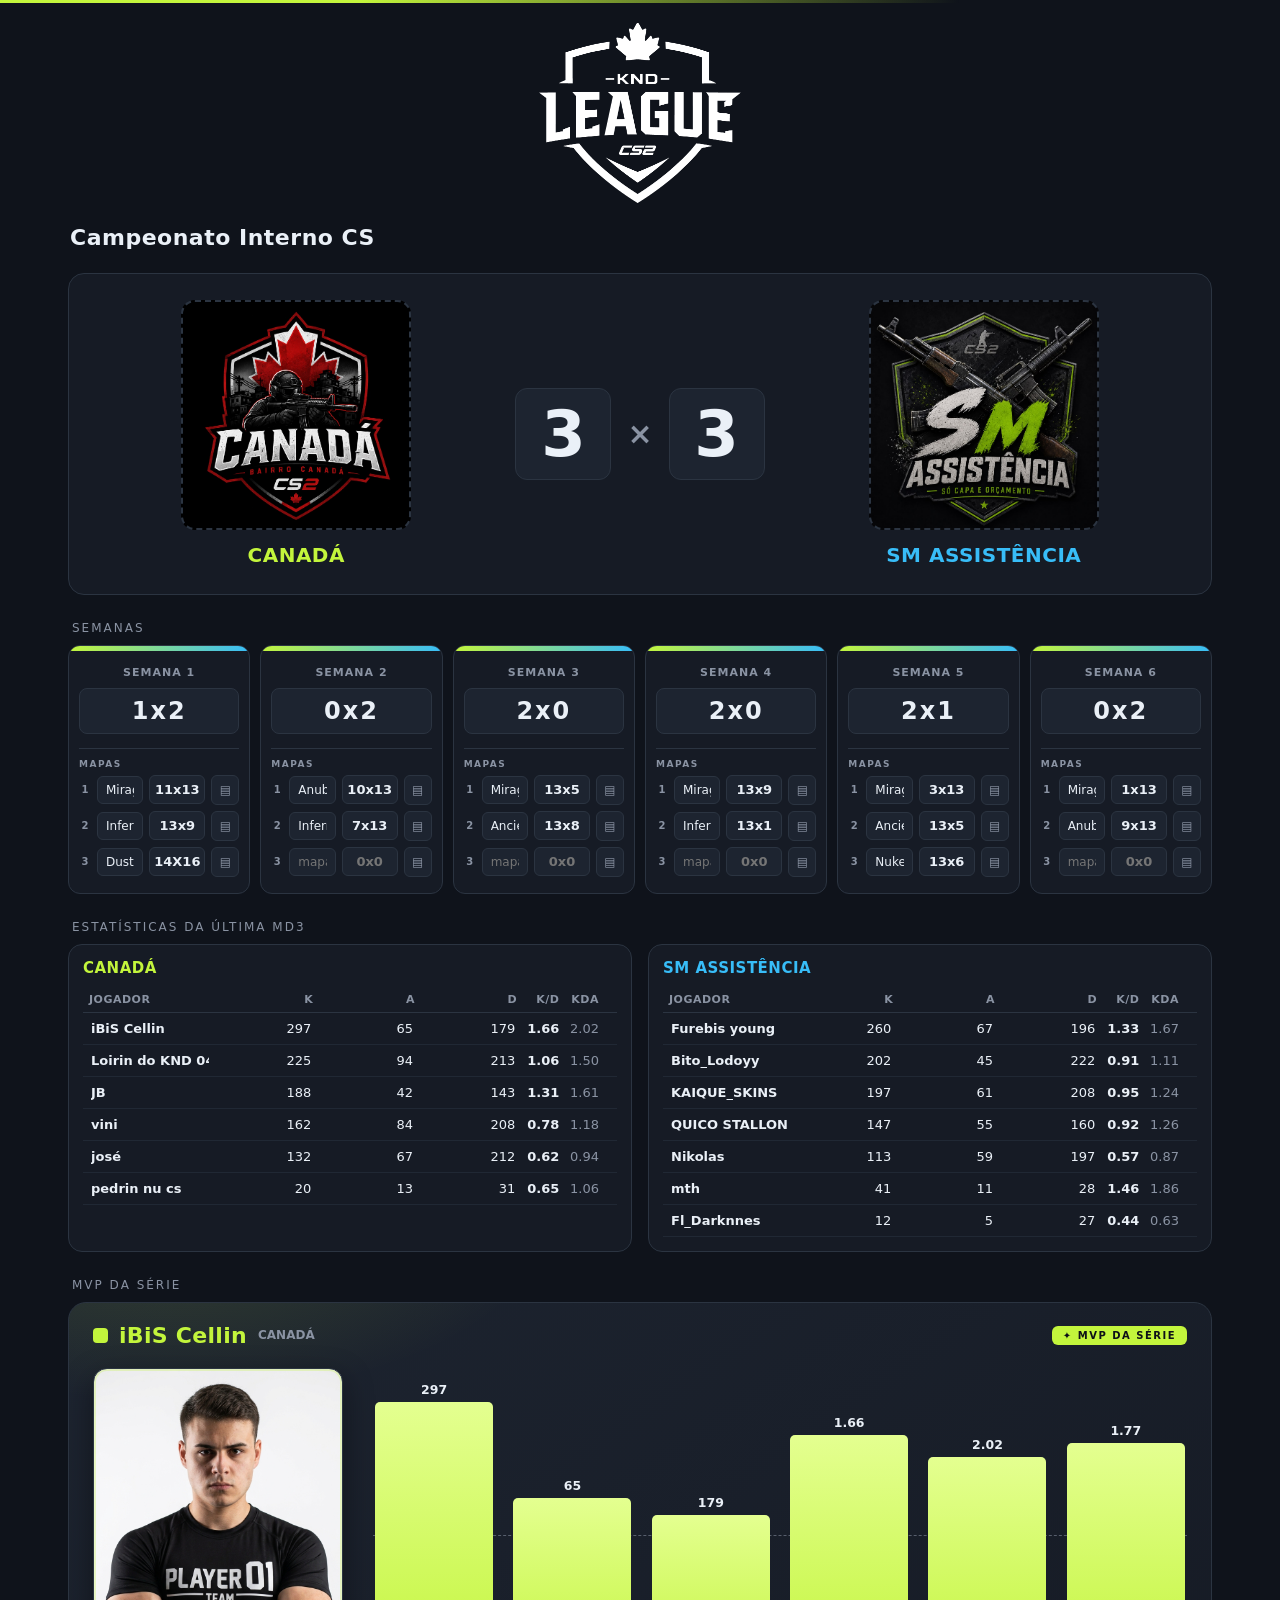
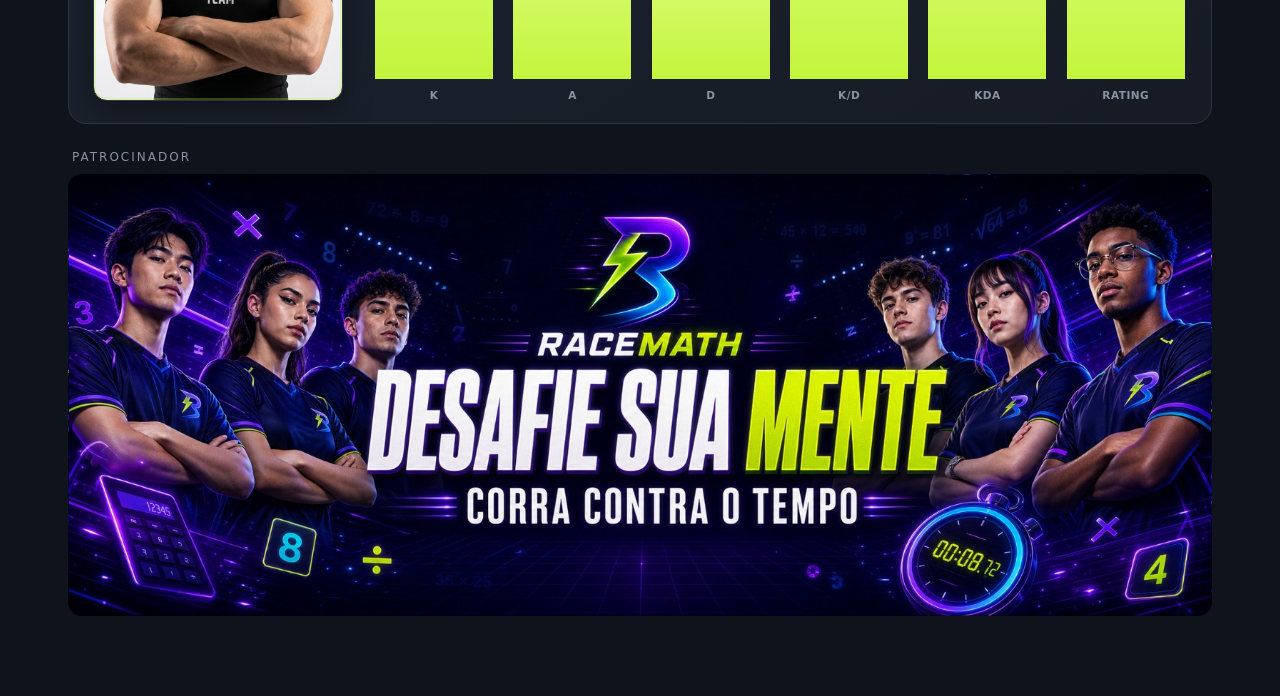
==== index.html @ 26375685 "Add files via upload" ====
<!doctype html>
<html><head><meta charset="utf-8">
<meta name="viewport" content="width=device-width, initial-scale=1">
<title>Placar CS - Competição</title>
<style>
  :root{
    --bg:#0f131b; --panel:#161b25; --panel2:#1d2430; --line:#2b3441;
    --txt:#eaf0f7; --mut:#8a93a3;
    --a:#c3f53c;   /* verde-limao COPA NFA (Time A + acento) */
    --b:#38bdf8;   /* ciano neon (Time B) */
    --ok:#c3f53c;  /* destaque MVP = mesmo limao da marca */
  }
  *{box-sizing:border-box}
  body{margin:0;font-family:'Segoe UI',system-ui,Arial,sans-serif;background:var(--bg);color:var(--txt);
       -webkit-font-smoothing:antialiased}
  input,button{font-family:inherit}
  .wrap{max-width:1180px;margin:0 auto;padding:22px 18px 80px}
  body::before{content:"";position:fixed;left:0;right:0;top:0;height:3px;z-index:100;
               background:linear-gradient(90deg,var(--a),var(--a) 28%,transparent 75%)}

  .brand{display:flex;justify-content:center;margin-bottom:20px}
  .brand-logo{position:relative;min-width:160px;min-height:90px;max-height:200px;padding:8px 14px;
              border:1px dashed var(--line);border-radius:14px;display:flex;align-items:center;justify-content:center;
              cursor:pointer;transition:.15s}
  .brand-logo:hover{border-color:var(--a)}
  .brand-logo.has{border-style:solid;border-color:transparent;padding:0}
  .brand-logo img{max-height:180px;max-width:520px;display:block;object-fit:contain}
  .brand-ph{color:var(--mut);font-size:12px}
  .brand-logo .rm{position:absolute;top:-8px;right:-8px;width:22px;height:22px;border-radius:50%;
                  background:var(--panel2);border:1px solid var(--line);color:var(--mut);font-size:12px;
                  display:flex;align-items:center;justify-content:center;opacity:0;transition:.15s}
  .brand-logo:hover .rm{opacity:1}
  .brand-logo .rm:hover{color:#ff8a9c;border-color:#ff4d6d}

  .top{display:flex;align-items:center;gap:14px;flex-wrap:wrap;margin-bottom:22px}
  .comp{font-size:22px;font-weight:800;letter-spacing:.5px;background:transparent;border:none;color:var(--txt);
        outline:none;min-width:220px;flex:1}
  .comp::placeholder{color:var(--mut)}
  .tools{display:flex;gap:8px;flex-wrap:wrap}
  .btn{background:var(--panel2);border:1px solid var(--line);color:var(--txt);padding:8px 12px;border-radius:8px;
       cursor:pointer;font-size:13px;transition:.15s}
  .btn:hover{border-color:var(--a);color:#fff}
  .btn.danger:hover{border-color:#ff4d6d;color:#ff8a9c}
  .btn.pub{border-color:var(--ok);color:var(--ok);font-weight:700}
  .btn.pub:hover{border-color:var(--ok);color:#fff;background:rgba(57,217,138,.12)}
  .saved{font-size:12px;color:var(--mut);align-self:center}

  .match{background:var(--panel);border:1px solid var(--line);border-radius:16px;padding:26px;
         display:grid;grid-template-columns:1fr auto 1fr;align-items:center;gap:18px;margin-bottom:18px}
  .team{display:flex;flex-direction:column;align-items:center;gap:12px}
  .logo{width:100%;max-width:230px;aspect-ratio:1/1;border:2px dashed var(--line);border-radius:14px;
        display:flex;align-items:center;justify-content:center;cursor:pointer;background-size:cover;
        background-position:center;color:var(--mut);font-size:14px;position:relative;overflow:hidden;transition:.15s}
  .logo:hover{border-color:var(--a)}
  .team.b .logo:hover{border-color:var(--b)}
  .logo span{pointer-events:none;text-align:center;padding:8px}
  .tname{background:transparent;border:none;text-align:center;color:var(--txt);font-size:20px;font-weight:800;
         outline:none;width:100%;letter-spacing:.5px}
  .team.a .tname{color:var(--a)}
  .team.b .tname{color:var(--b)}

  .score{display:flex;align-items:center;gap:16px}
  .sbox{display:flex;flex-direction:column;align-items:center;gap:6px}
  .snum{font-size:64px;font-weight:900;line-height:1;width:96px;text-align:center;background:var(--panel2);
        border:1px solid var(--line);border-radius:12px;color:var(--txt);padding:8px 0;-moz-appearance:textfield;
        font-variant-numeric:tabular-nums}
  .snum::-webkit-outer-spin-button,.snum::-webkit-inner-spin-button{-webkit-appearance:none;margin:0}
  .vs{font-size:30px;font-weight:800;color:var(--mut)}
  .sctrl{display:flex;gap:6px}
  .sctrl button{width:30px;height:26px;border-radius:6px;border:1px solid var(--line);background:var(--panel2);
                color:var(--txt);cursor:pointer;font-size:15px;line-height:1}
  .sctrl button:hover{border-color:var(--a)}

  .sec-label{font-size:12px;text-transform:uppercase;letter-spacing:2px;color:var(--mut);margin:26px 4px 10px}
  .weeks{display:flex;gap:10px;flex-wrap:wrap}
  .week{flex:1;min-width:172px;background:var(--panel);border:1px solid var(--line);border-radius:12px;
        overflow:hidden;position:relative}
  .week .bar{height:5px;background:linear-gradient(90deg,var(--a),var(--b))}
  .week .body{padding:14px 10px 16px;display:flex;flex-direction:column;align-items:center;gap:8px}
  .week .wk-name{width:100%;background:transparent;border:none;color:var(--mut);text-align:center;font-size:11px;
                 font-weight:700;text-transform:uppercase;letter-spacing:1px;outline:none}
  .week .wk-score{width:100%;background:var(--panel2);border:1px solid var(--line);border-radius:8px;color:var(--txt);
                  text-align:center;font-size:24px;font-weight:900;outline:none;padding:8px 0;letter-spacing:2px;
                  font-variant-numeric:tabular-nums}
  .week .wk-score:focus{border-color:var(--a)}
  .week .del{position:absolute;top:4px;right:6px;color:var(--mut);cursor:pointer;font-size:14px;opacity:0;transition:.15s}
  .week:hover .del{opacity:1}
  .week .del:hover{color:#ff8a9c}
  .week .maps{width:100%;display:flex;flex-direction:column;gap:6px;margin-top:6px;
              border-top:1px solid var(--line);padding-top:10px}
  .week .maps-lbl{font-size:9px;text-transform:uppercase;letter-spacing:1.5px;color:var(--mut);
                  align-self:flex-start;font-weight:700}
  .week .map{display:flex;gap:6px;align-items:center;width:100%}
  .week .map .mp-i{font-size:10px;color:var(--mut);width:12px;text-align:center;font-weight:800;flex:none}
  .week .map .mp-name{flex:1;min-width:0;background:var(--panel2);border:1px solid var(--line);border-radius:6px;
                      color:var(--txt);font-size:12px;padding:6px 8px;outline:none}
  .week .map .mp-name:focus{border-color:var(--a)}
  .week .map .mp-score{width:56px;flex:none;background:var(--panel2);border:1px solid var(--line);border-radius:6px;
                       color:var(--txt);text-align:center;font-size:13px;font-weight:800;padding:6px 2px;outline:none;
                       font-variant-numeric:tabular-nums}
  .week .map .mp-score:focus{border-color:var(--a)}
  .week .map .mp-open{flex:none;width:28px;height:30px;display:flex;align-items:center;justify-content:center;
                      background:var(--panel2);border:1px solid var(--line);border-radius:6px;color:var(--mut);
                      cursor:pointer;font-size:12px;transition:.15s}
  .week .map .mp-open:hover{border-color:var(--a);color:var(--a)}

  .mapmodal{position:fixed;inset:0;z-index:1000;display:flex;align-items:center;justify-content:center;padding:20px}
  .mapmodal[hidden]{display:none}
  .mm-backdrop{position:absolute;inset:0;background:rgba(0,0,0,.62);backdrop-filter:blur(2px)}
  .mm-panel{position:relative;z-index:1;background:linear-gradient(145deg,var(--panel2),var(--panel));
            border:1px solid var(--line);border-radius:16px;max-width:1000px;width:100%;max-height:88vh;overflow:auto;
            padding:22px 24px;box-shadow:0 24px 70px rgba(0,0,0,.55)}
  .mm-head{display:flex;align-items:center;justify-content:space-between;gap:12px}
  .mm-title{font-size:19px;font-weight:800;display:flex;align-items:baseline;gap:12px}
  .mm-score{font-size:22px;font-weight:900;color:var(--a);font-variant-numeric:tabular-nums}
  .mm-close{cursor:pointer;color:var(--mut);font-size:20px;line-height:1;padding:2px 8px;border-radius:8px}
  .mm-close:hover{color:#ff8a9c}
  .mm-sub{font-size:11px;color:var(--mut);text-transform:uppercase;letter-spacing:1.5px;margin:4px 0 16px}
  .mm-grid{display:grid;grid-template-columns:1fr 1fr;gap:20px}
  @media(max-width:760px){.mm-grid{grid-template-columns:1fr}}
  .mm-team h4{margin:0 0 8px;font-size:14px;font-weight:800}
  .mm-team.a h4{color:var(--a)} .mm-team.b h4{color:var(--b)}
  .mm-table{width:100%;border-collapse:collapse;font-size:13px}
  .mm-table th{color:var(--mut);font-weight:600;text-align:right;padding:6px 6px;font-size:11px;text-transform:uppercase;
               letter-spacing:.5px;border-bottom:1px solid var(--line)}
  .mm-table th:first-child{text-align:left}
  .mm-table td{padding:4px 4px;border-bottom:1px solid #202834}
  .mm-table td.name{font-weight:600;text-align:left}
  .mm-table td.num{text-align:right;font-variant-numeric:tabular-nums}
  .mm-table td input{background:transparent;border:none;color:var(--txt);width:100%;text-align:right;font-size:13px;
                     padding:5px 4px;outline:none;border-radius:5px;font-variant-numeric:tabular-nums}
  .mm-table td.name input{text-align:left;font-weight:600}
  .mm-table td input:focus{background:var(--panel2)}
  .mm-der{text-align:right;color:var(--mut);font-variant-numeric:tabular-nums}
  .mm-der b{color:var(--txt)}
  .mm-actions{display:flex;gap:8px;margin-top:10px}
  .mm-btn{font-size:12px;padding:6px 10px}
  .addweek{min-width:56px;border:1px dashed var(--line);background:transparent;color:var(--mut);border-radius:12px;
           cursor:pointer;font-size:26px;transition:.15s}
  .addweek:hover{border-color:var(--a);color:var(--a)}

  .stats{display:grid;grid-template-columns:1fr 1fr;gap:16px}
  @media(max-width:760px){.stats{grid-template-columns:1fr}.match{grid-template-columns:1fr;gap:24px}
                          .score{justify-content:center}}
  .tpanel{background:var(--panel);border:1px solid var(--line);border-radius:14px;padding:14px}
  .tpanel h3{margin:0 0 10px;font-size:15px;font-weight:800;letter-spacing:.5px}
  .tpanel.a h3{color:var(--a)} .tpanel.b h3{color:var(--b)}
  table{width:100%;border-collapse:collapse;font-size:13px}
  th{color:var(--mut);font-weight:600;text-align:right;padding:6px 6px;font-size:11px;text-transform:uppercase;
     letter-spacing:.5px;border-bottom:1px solid var(--line)}
  th:first-child{text-align:left}
  td{padding:3px 4px;border-bottom:1px solid #202834}
  td input{background:transparent;border:none;color:var(--txt);width:100%;outline:none;font-size:13px;text-align:right;
           border-radius:5px;padding:5px 4px;font-variant-numeric:tabular-nums}
  td input:focus{background:var(--panel2)}
  td.name input{text-align:left;font-weight:600}
  td.der{text-align:right;color:var(--mut);font-variant-numeric:tabular-nums;padding-right:6px}
  td.der b{color:var(--txt);font-weight:700}
  .rowdel{color:#33404f;cursor:pointer;padding:0 2px}
  tr:hover .rowdel{color:#ff8a9c}
  .addrow{margin-top:10px;width:100%;background:var(--panel2);border:1px dashed var(--line);color:var(--mut);
          padding:8px;border-radius:8px;cursor:pointer;font-size:13px}
  .addrow:hover{border-color:var(--a);color:var(--a)}
  .hint{color:var(--mut);font-size:11px;margin-top:8px;text-align:center}

  .mvpcard{position:relative;border:1px solid var(--line);border-radius:18px;padding:20px 24px 22px;overflow:hidden;
           display:flex;flex-direction:column;gap:20px;
           background:linear-gradient(145deg,var(--panel2),var(--panel))}
  .mvpcard::before{content:"";position:absolute;inset:0;pointer-events:none;opacity:.14;
                   background:radial-gradient(560px 260px at 8% -20%,var(--a),transparent 70%)}
  .mvpcard.b::before{background:radial-gradient(560px 260px at 8% -20%,var(--b),transparent 70%)}
  .mvp-top{position:relative;display:flex;align-items:center;justify-content:space-between;gap:12px}
  .mvp-title{display:flex;align-items:center;gap:11px;min-width:0}
  .mvp-dot{width:15px;height:15px;border-radius:4px;background:var(--a);flex:none}
  .mvpcard.b .mvp-dot{background:var(--b)}
  .mvp-name{font-size:22px;font-weight:900;color:var(--a);letter-spacing:.3px;
            white-space:nowrap;overflow:hidden;text-overflow:ellipsis}
  .mvpcard.b .mvp-name{color:var(--b)}
  .mvp-teaminline{font-size:12px;color:var(--mut);font-weight:600;flex:none;white-space:nowrap}
  .mvp-tag{flex:none;font-size:10px;font-weight:800;color:#0d1017;background:var(--ok);
           border-radius:6px;padding:4px 11px;letter-spacing:1.5px}
  .mvp-body{position:relative;display:grid;grid-template-columns:250px 1fr;gap:30px;align-items:stretch}
  .mvp-photo{position:relative;border-radius:14px;cursor:pointer;overflow:hidden;width:100%;aspect-ratio:3/4;align-self:start;
             background:#0f131b;background-size:cover;background-position:center top;
             display:flex;flex-direction:column;align-items:center;justify-content:center;gap:8px;
             border:1px solid var(--line);box-shadow:inset 0 0 0 2px rgba(195,245,60,.28),0 10px 30px rgba(0,0,0,.4);
             transition:.18s}
  .mvpcard.b .mvp-photo{box-shadow:inset 0 0 0 2px rgba(56,189,248,.28),0 10px 30px rgba(0,0,0,.4)}
  .mvp-photo:hover{filter:brightness(1.06)}
  .mvp-photo .ini{font-size:58px;font-weight:900;color:var(--a);letter-spacing:1px}
  .mvpcard.b .mvp-photo .ini{color:var(--b)}
  .mvp-photo .pick{font-size:11px;color:var(--mut);background:rgba(0,0,0,.35);padding:3px 9px;border-radius:6px}
  .mvp-photo .rm{position:absolute;top:7px;right:8px;color:#fff;background:rgba(0,0,0,.6);border-radius:6px;
                 width:22px;height:22px;display:flex;align-items:center;justify-content:center;font-size:12px;
                 opacity:0;transition:.15s}
  .mvp-photo:hover .rm{opacity:1}
  .mvp-photo .rm:hover{color:#ff8a9c}
  .mvp-chart{display:flex;flex-direction:column;gap:10px;min-width:0}
  .mvp-plot{position:relative;flex:1;min-height:200px}
  .mvp-avg{position:absolute;left:0;right:0;border-top:1px dashed var(--mut);opacity:.55;z-index:1}
  .mvp-avg span{position:absolute;left:2px;top:-8px;font-size:9px;font-weight:700;color:var(--mut);
                background:var(--panel);padding:0 5px;letter-spacing:.5px}
  .mvp-bars{position:absolute;inset:0;z-index:2;display:flex;gap:16px;align-items:flex-end}
  .mvp-bar{flex:1;display:flex;flex-direction:column;align-items:center;justify-content:flex-end;gap:5px;height:100%}
  .mvp-bar .val{font-size:12.5px;font-weight:800;color:var(--txt);font-variant-numeric:tabular-nums}
  .mvp-bar .col{width:100%;max-width:118px;border-radius:5px 5px 0 0;min-height:6px;transition:height .25s ease;
                background:linear-gradient(180deg,#e4ff90,var(--a))}
  .mvpcard.b .mvp-bar .col{background:linear-gradient(180deg,#7dd3fc,var(--b))}
  .mvp-bar.hl .col{background:linear-gradient(180deg,#e4ff90,var(--ok))}
  .mvp-labels{display:flex;gap:16px}
  .mvp-lbl{flex:1;text-align:center;font-size:10.5px;color:var(--mut);font-weight:700;
           text-transform:uppercase;letter-spacing:.5px}
  .mvp-empty{color:var(--mut);font-size:13px;text-align:center;padding:20px}

  .sp-box{position:relative;width:100%;aspect-ratio:1600/618;border-radius:14px;overflow:hidden;
          border:1px dashed var(--line);background:#0f131b;background-size:cover;background-position:center;
          display:flex;align-items:center;justify-content:center;transition:.15s}
  .sp-box.has{border-style:solid;border-color:transparent}
  .sp-box:hover{border-color:var(--a)}
  .sp-box .sp-ph{color:var(--mut);font-size:13px;text-align:center;padding:10px}
  .sp-box .rm{position:absolute;top:8px;right:10px;color:#fff;background:rgba(0,0,0,.6);border-radius:6px;
              width:24px;height:24px;display:flex;align-items:center;justify-content:center;font-size:13px;
              opacity:0;transition:.15s}
  .sp-box:hover .rm{opacity:1}
  .sp-box .rm:hover{color:#ff8a9c}
  .sp-link{margin-top:10px;width:100%;background:var(--panel2);border:1px solid var(--line);border-radius:8px;
           color:var(--txt);font-size:12px;padding:8px 10px;outline:none}
  .sp-link:focus{border-color:var(--a)}
  @media(max-width:760px){.mvp-body{grid-template-columns:1fr;gap:16px}
                          .mvp-photo{max-width:240px;margin:0 auto}
                          .mvp-plot{flex:none;height:200px}}

  /* modo grupo (somente leitura): esconde controles e trava edicao */
  .viewmode .tools,.viewmode .saved,.viewmode .sctrl,.viewmode .addweek,
  .viewmode .week .del,.viewmode .addrow,.viewmode .rowdel,
  .viewmode .mvp-photo .pick,.viewmode .mvp-photo .rm,.viewmode .brand-logo .rm,
  .viewmode .hint{display:none !important}
  .viewmode input,.viewmode [contenteditable]{pointer-events:none;-webkit-user-select:none;user-select:none}
  .viewmode input::-webkit-inner-spin-button,.viewmode input::-webkit-outer-spin-button{-webkit-appearance:none;margin:0}
  .viewmode .logo,.viewmode .brand-logo,.viewmode .mvp-photo{cursor:default}
  .viewmode .brand-logo{border-style:solid;border-color:transparent}
</style>

</head><body><div class="wrap">
  <div class="brand">
    <div class="brand-logo has" id="brandLogo" title="clique para colocar/trocar a logo"><img src="[data-uri]" alt="logo"><span class="rm" data-rm="1" title="remover logo">✕</span></div>
  </div>

  <div class="top">
    <input class="comp" id="comp" placeholder="Nome da competição">
    <div class="tools">
      <button class="btn pub" onclick="publish()">⬆ Publicar p/ grupo</button>
      <button class="btn" onclick="exportJSON()">Exportar</button>
      <button class="btn" onclick="document.getElementById('imp').click()">Importar</button>
      <button class="btn" onclick="pullPublished()" title="carrega os dados que estão gravados neste arquivo">Puxar dados do arquivo</button>
      <button class="btn danger" onclick="resetAll()">Zerar tudo</button>
      <input type="file" id="imp" accept="application/json" hidden="" onchange="importJSON(event)">
    </div>
    <span class="saved" id="saved"></span>
  </div>

  <div class="match">
    <div class="team a" id="teamA-box">
      <div class="logo" id="logoA" onclick="pickLogo('A')" style="background-image: url(&quot;[data-uri]&quot;);"></div>
      <input class="tname" id="nameA" placeholder="Time A">
    </div>

    <div class="score">
      <div class="sbox">
        <input type="number" class="snum" id="scoreA" min="0" value="0">
        <div class="sctrl"><button onclick="bump('A',-1)">−</button><button onclick="bump('A',1)">+</button></div>
      </div>
      <div class="vs">×</div>
      <div class="sbox">
        <input type="number" class="snum" id="scoreB" min="0" value="0">
        <div class="sctrl"><button onclick="bump('B',-1)">−</button><button onclick="bump('B',1)">+</button></div>
      </div>
    </div>

    <div class="team b" id="teamB-box">
      <div class="logo" id="logoB" onclick="pickLogo('B')" style="background-image: url(&quot;[data-uri]&quot;);"></div>
      <input class="tname" id="nameB" placeholder="Time B">
    </div>
  </div>

  <div class="sec-label">Semanas</div>
  <div class="weeks" id="weeks"><div class="week"><div class="bar"></div><span class="del" title="remover">✕</span><div class="body"><input class="wk-name" value="Semana 1" placeholder="semana"><input class="wk-score" value="1x2" placeholder="0x0"><div class="maps"><span class="maps-lbl">Mapas</span><div class="map"><span class="mp-i">1</span><input class="mp-name" data-mi="0" value="Mirage" placeholder="mapa"><input class="mp-score" data-mi="0" value="11x13" placeholder="0x0"><button class="mp-open" data-mi="0" title="ver stats do mapa">▤</button></div><div class="map"><span class="mp-i">2</span><input class="mp-name" data-mi="1" value="Inferno" placeholder="mapa"><input class="mp-score" data-mi="1" value="13x9" placeholder="0x0"><button class="mp-open" data-mi="1" title="ver stats do mapa">▤</button></div><div class="map"><span class="mp-i">3</span><input class="mp-name" data-mi="2" value="Dust II" placeholder="mapa"><input class="mp-score" data-mi="2" value="14X16" placeholder="0x0"><button class="mp-open" data-mi="2" title="ver stats do mapa">▤</button></div></div></div></div><div class="week"><div class="bar"></div><span class="del" title="remover">✕</span><div class="body"><input class="wk-name" value="Semana 2" placeholder="semana"><input class="wk-score" value="0x2" placeholder="0x0"><div class="maps"><span class="maps-lbl">Mapas</span><div class="map"><span class="mp-i">1</span><input class="mp-name" data-mi="0" value="Anubis" placeholder="mapa"><input class="mp-score" data-mi="0" value="10x13" placeholder="0x0"><button class="mp-open" data-mi="0" title="ver stats do mapa">▤</button></div><div class="map"><span class="mp-i">2</span><input class="mp-name" data-mi="1" value="Inferno" placeholder="mapa"><input class="mp-score" data-mi="1" value="7x13" placeholder="0x0"><button class="mp-open" data-mi="1" title="ver stats do mapa">▤</button></div><div class="map"><span class="mp-i">3</span><input class="mp-name" data-mi="2" value="" placeholder="mapa"><input class="mp-score" data-mi="2" value="" placeholder="0x0"><button class="mp-open" data-mi="2" title="ver stats do mapa">▤</button></div></div></div></div><div class="week"><div class="bar"></div><span class="del" title="remover">✕</span><div class="body"><input class="wk-name" value="Semana 3" placeholder="semana"><input class="wk-score" value="2x0" placeholder="0x0"><div class="maps"><span class="maps-lbl">Mapas</span><div class="map"><span class="mp-i">1</span><input class="mp-name" data-mi="0" value="Mirage" placeholder="mapa"><input class="mp-score" data-mi="0" value="13x5" placeholder="0x0"><button class="mp-open" data-mi="0" title="ver stats do mapa">▤</button></div><div class="map"><span class="mp-i">2</span><input class="mp-name" data-mi="1" value="Ancient" placeholder="mapa"><input class="mp-score" data-mi="1" value="13x8" placeholder="0x0"><button class="mp-open" data-mi="1" title="ver stats do mapa">▤</button></div><div class="map"><span class="mp-i">3</span><input class="mp-name" data-mi="2" value="" placeholder="mapa"><input class="mp-score" data-mi="2" value="" placeholder="0x0"><button class="mp-open" data-mi="2" title="ver stats do mapa">▤</button></div></div></div></div><div class="week"><div class="bar"></div><span class="del" title="remover">✕</span><div class="body"><input class="wk-name" value="Semana 4" placeholder="semana"><input class="wk-score" value="2x0" placeholder="0x0"><div class="maps"><span class="maps-lbl">Mapas</span><div class="map"><span class="mp-i">1</span><input class="mp-name" data-mi="0" value="Mirage" placeholder="mapa"><input class="mp-score" data-mi="0" value="13x9" placeholder="0x0"><button class="mp-open" data-mi="0" title="ver stats do mapa">▤</button></div><div class="map"><span class="mp-i">2</span><input class="mp-name" data-mi="1" value="Inferno" placeholder="mapa"><input class="mp-score" data-mi="1" value="13x1" placeholder="0x0"><button class="mp-open" data-mi="1" title="ver stats do mapa">▤</button></div><div class="map"><span class="mp-i">3</span><input class="mp-name" data-mi="2" value="" placeholder="mapa"><input class="mp-score" data-mi="2" value="" placeholder="0x0"><button class="mp-open" data-mi="2" title="ver stats do mapa">▤</button></div></div></div></div><div class="week"><div class="bar"></div><span class="del" title="remover">✕</span><div class="body"><input class="wk-name" value="Semana 5" placeholder="semana"><input class="wk-score" value="2x1" placeholder="0x0"><div class="maps"><span class="maps-lbl">Mapas</span><div class="map"><span class="mp-i">1</span><input class="mp-name" data-mi="0" value="Mirage" placeholder="mapa"><input class="mp-score" data-mi="0" value="3x13" placeholder="0x0"><button class="mp-open" data-mi="0" title="ver stats do mapa">▤</button></div><div class="map"><span class="mp-i">2</span><input class="mp-name" data-mi="1" value="Ancient" placeholder="mapa"><input class="mp-score" data-mi="1" value="13x5" placeholder="0x0"><button class="mp-open" data-mi="1" title="ver stats do mapa">▤</button></div><div class="map"><span class="mp-i">3</span><input class="mp-name" data-mi="2" value="Nuke" placeholder="mapa"><input class="mp-score" data-mi="2" value="13x6" placeholder="0x0"><button class="mp-open" data-mi="2" title="ver stats do mapa">▤</button></div></div></div></div><div class="week"><div class="bar"></div><span class="del" title="remover">✕</span><div class="body"><input class="wk-name" value="Semana 6" placeholder="semana"><input class="wk-score" value="0x2" placeholder="0x0"><div class="maps"><span class="maps-lbl">Mapas</span><div class="map"><span class="mp-i">1</span><input class="mp-name" data-mi="0" value="Mirage" placeholder="mapa"><input class="mp-score" data-mi="0" value="1x13" placeholder="0x0"><button class="mp-open" data-mi="0" title="ver stats do mapa">▤</button></div><div class="map"><span class="mp-i">2</span><input class="mp-name" data-mi="1" value="Anubis" placeholder="mapa"><input class="mp-score" data-mi="1" value="9x13" placeholder="0x0"><button class="mp-open" data-mi="1" title="ver stats do mapa">▤</button></div><div class="map"><span class="mp-i">3</span><input class="mp-name" data-mi="2" value="" placeholder="mapa"><input class="mp-score" data-mi="2" value="" placeholder="0x0"><button class="mp-open" data-mi="2" title="ver stats do mapa">▤</button></div></div></div></div><button class="addweek" title="adicionar semana">+</button></div>

  <div class="sec-label" id="statsLabel" contenteditable="true">estatísticas da última md3</div>
  <div class="stats">
    <div class="tpanel a"><h3 id="stTitleA">CANADÁ</h3><div id="statsA"><table><thead><tr><th>Jogador</th><th>K</th><th>A</th><th>D</th><th>K/D</th><th>KDA</th><th></th></tr></thead><tbody><tr><td class="name"><input value="iBiS Cellin" data-f="n" data-i="0" placeholder="jogador"></td><td><input type="number" value="297" data-f="k" data-i="0"></td><td><input type="number" value="65" data-f="a" data-i="0"></td><td><input type="number" value="179" data-f="d" data-i="0"></td><td class="der"><b id="A-kd-0">1.66</b></td><td class="der" id="A-kda-0">2.02</td><td><span class="rowdel" data-i="0" title="remover">✕</span></td></tr><tr><td class="name"><input value="Loirin do KND 045 #vida" data-f="n" data-i="1" placeholder="jogador"></td><td><input type="number" value="225" data-f="k" data-i="1"></td><td><input type="number" value="94" data-f="a" data-i="1"></td><td><input type="number" value="213" data-f="d" data-i="1"></td><td class="der"><b id="A-kd-1">1.06</b></td><td class="der" id="A-kda-1">1.50</td><td><span class="rowdel" data-i="1" title="remover">✕</span></td></tr><tr><td class="name"><input value="JB" data-f="n" data-i="2" placeholder="jogador"></td><td><input type="number" value="188" data-f="k" data-i="2"></td><td><input type="number" value="42" data-f="a" data-i="2"></td><td><input type="number" value="143" data-f="d" data-i="2"></td><td class="der"><b id="A-kd-2">1.31</b></td><td class="der" id="A-kda-2">1.61</td><td><span class="rowdel" data-i="2" title="remover">✕</span></td></tr><tr><td class="name"><input value="vini" data-f="n" data-i="3" placeholder="jogador"></td><td><input type="number" value="162" data-f="k" data-i="3"></td><td><input type="number" value="84" data-f="a" data-i="3"></td><td><input type="number" value="208" data-f="d" data-i="3"></td><td class="der"><b id="A-kd-3">0.78</b></td><td class="der" id="A-kda-3">1.18</td><td><span class="rowdel" data-i="3" title="remover">✕</span></td></tr><tr><td class="name"><input value="josé" data-f="n" data-i="4" placeholder="jogador"></td><td><input type="number" value="132" data-f="k" data-i="4"></td><td><input type="number" value="67" data-f="a" data-i="4"></td><td><input type="number" value="212" data-f="d" data-i="4"></td><td class="der"><b id="A-kd-4">0.62</b></td><td class="der" id="A-kda-4">0.94</td><td><span class="rowdel" data-i="4" title="remover">✕</span></td></tr><tr><td class="name"><input value="pedrin nu cs" data-f="n" data-i="5" placeholder="jogador"></td><td><input type="number" value="20" data-f="k" data-i="5"></td><td><input type="number" value="13" data-f="a" data-i="5"></td><td><input type="number" value="31" data-f="d" data-i="5"></td><td class="der"><b id="A-kd-5">0.65</b></td><td class="der" id="A-kda-5">1.06</td><td><span class="rowdel" data-i="5" title="remover">✕</span></td></tr></tbody></table></div>
      <button class="addrow" onclick="addPlayer('A')">+ adicionar jogador</button></div>
    <div class="tpanel b"><h3 id="stTitleB">SM ASSISTÊNCIA</h3><div id="statsB"><table><thead><tr><th>Jogador</th><th>K</th><th>A</th><th>D</th><th>K/D</th><th>KDA</th><th></th></tr></thead><tbody><tr><td class="name"><input value="Furebis young" data-f="n" data-i="0" placeholder="jogador"></td><td><input type="number" value="260" data-f="k" data-i="0"></td><td><input type="number" value="67" data-f="a" data-i="0"></td><td><input type="number" value="196" data-f="d" data-i="0"></td><td class="der"><b id="B-kd-0">1.33</b></td><td class="der" id="B-kda-0">1.67</td><td><span class="rowdel" data-i="0" title="remover">✕</span></td></tr><tr><td class="name"><input value="Bito_Lodoyy" data-f="n" data-i="1" placeholder="jogador"></td><td><input type="number" value="202" data-f="k" data-i="1"></td><td><input type="number" value="45" data-f="a" data-i="1"></td><td><input type="number" value="222" data-f="d" data-i="1"></td><td class="der"><b id="B-kd-1">0.91</b></td><td class="der" id="B-kda-1">1.11</td><td><span class="rowdel" data-i="1" title="remover">✕</span></td></tr><tr><td class="name"><input value="KAIQUE_SKINS" data-f="n" data-i="2" placeholder="jogador"></td><td><input type="number" value="197" data-f="k" data-i="2"></td><td><input type="number" value="61" data-f="a" data-i="2"></td><td><input type="number" value="208" data-f="d" data-i="2"></td><td class="der"><b id="B-kd-2">0.95</b></td><td class="der" id="B-kda-2">1.24</td><td><span class="rowdel" data-i="2" title="remover">✕</span></td></tr><tr><td class="name"><input value="QUICO STALLONE" data-f="n" data-i="3" placeholder="jogador"></td><td><input type="number" value="147" data-f="k" data-i="3"></td><td><input type="number" value="55" data-f="a" data-i="3"></td><td><input type="number" value="160" data-f="d" data-i="3"></td><td class="der"><b id="B-kd-3">0.92</b></td><td class="der" id="B-kda-3">1.26</td><td><span class="rowdel" data-i="3" title="remover">✕</span></td></tr><tr><td class="name"><input value="Nikolas" data-f="n" data-i="4" placeholder="jogador"></td><td><input type="number" value="113" data-f="k" data-i="4"></td><td><input type="number" value="59" data-f="a" data-i="4"></td><td><input type="number" value="197" data-f="d" data-i="4"></td><td class="der"><b id="B-kd-4">0.57</b></td><td class="der" id="B-kda-4">0.87</td><td><span class="rowdel" data-i="4" title="remover">✕</span></td></tr><tr><td class="name"><input value="mth" data-f="n" data-i="5" placeholder="jogador"></td><td><input type="number" value="41" data-f="k" data-i="5"></td><td><input type="number" value="11" data-f="a" data-i="5"></td><td><input type="number" value="28" data-f="d" data-i="5"></td><td class="der"><b id="B-kd-5">1.46</b></td><td class="der" id="B-kda-5">1.86</td><td><span class="rowdel" data-i="5" title="remover">✕</span></td></tr><tr><td class="name"><input value="Fl_Darknnes" data-f="n" data-i="6" placeholder="jogador"></td><td><input type="number" value="12" data-f="k" data-i="6"></td><td><input type="number" value="5" data-f="a" data-i="6"></td><td><input type="number" value="27" data-f="d" data-i="6"></td><td class="der"><b id="B-kd-6">0.44</b></td><td class="der" id="B-kda-6">0.63</td><td><span class="rowdel" data-i="6" title="remover">✕</span></td></tr></tbody></table></div>
      <button class="addrow" onclick="addPlayer('B')">+ adicionar jogador</button></div>
  </div>
  <div class="hint">K/D e KDA são calculados sozinhos. Tudo salva automático neste navegador.</div>

  <div class="sec-label">MVP da série</div>
  <div id="mvp" class="mvpcard a"><div class="mvp-top"><div class="mvp-title"><span class="mvp-dot"></span><span class="mvp-name">iBiS Cellin</span><span class="mvp-teaminline">CANADÁ</span></div><div class="mvp-tag">✦ MVP DA SÉRIE</div></div><div class="mvp-body"><div class="mvp-photo" id="mvpPhoto" style="background-image: url(&quot;[data-uri]&quot;);"><span class="rm" data-rm="1" title="remover foto">✕</span></div><div class="mvp-chart"><div class="mvp-plot"><div class="mvp-avg" style="bottom:46%"><span>Méd</span></div><div class="mvp-bars"><div class="mvp-bar"><div class="val">297</div><div class="col" style="height:89.0%"></div></div><div class="mvp-bar"><div class="val">65</div><div class="col" style="height:58.2%"></div></div><div class="mvp-bar"><div class="val">179</div><div class="col" style="height:52.9%"></div></div><div class="mvp-bar"><div class="val">1.66</div><div class="col" style="height:78.4%"></div></div><div class="mvp-bar"><div class="val">2.02</div><div class="col" style="height:71.3%"></div></div><div class="mvp-bar hl"><div class="val">1.77</div><div class="col" style="height:75.8%"></div></div></div></div><div class="mvp-labels"><div class="mvp-lbl">K</div><div class="mvp-lbl">A</div><div class="mvp-lbl">D</div><div class="mvp-lbl">K/D</div><div class="mvp-lbl">KDA</div><div class="mvp-lbl">Rating</div></div></div></div></div>

  <div class="sec-label" id="sponsorLabel">Patrocinador</div>
  <div id="sponsor"><div class="sp-box has" id="spBox" style="background-image: url(&quot;[data-uri]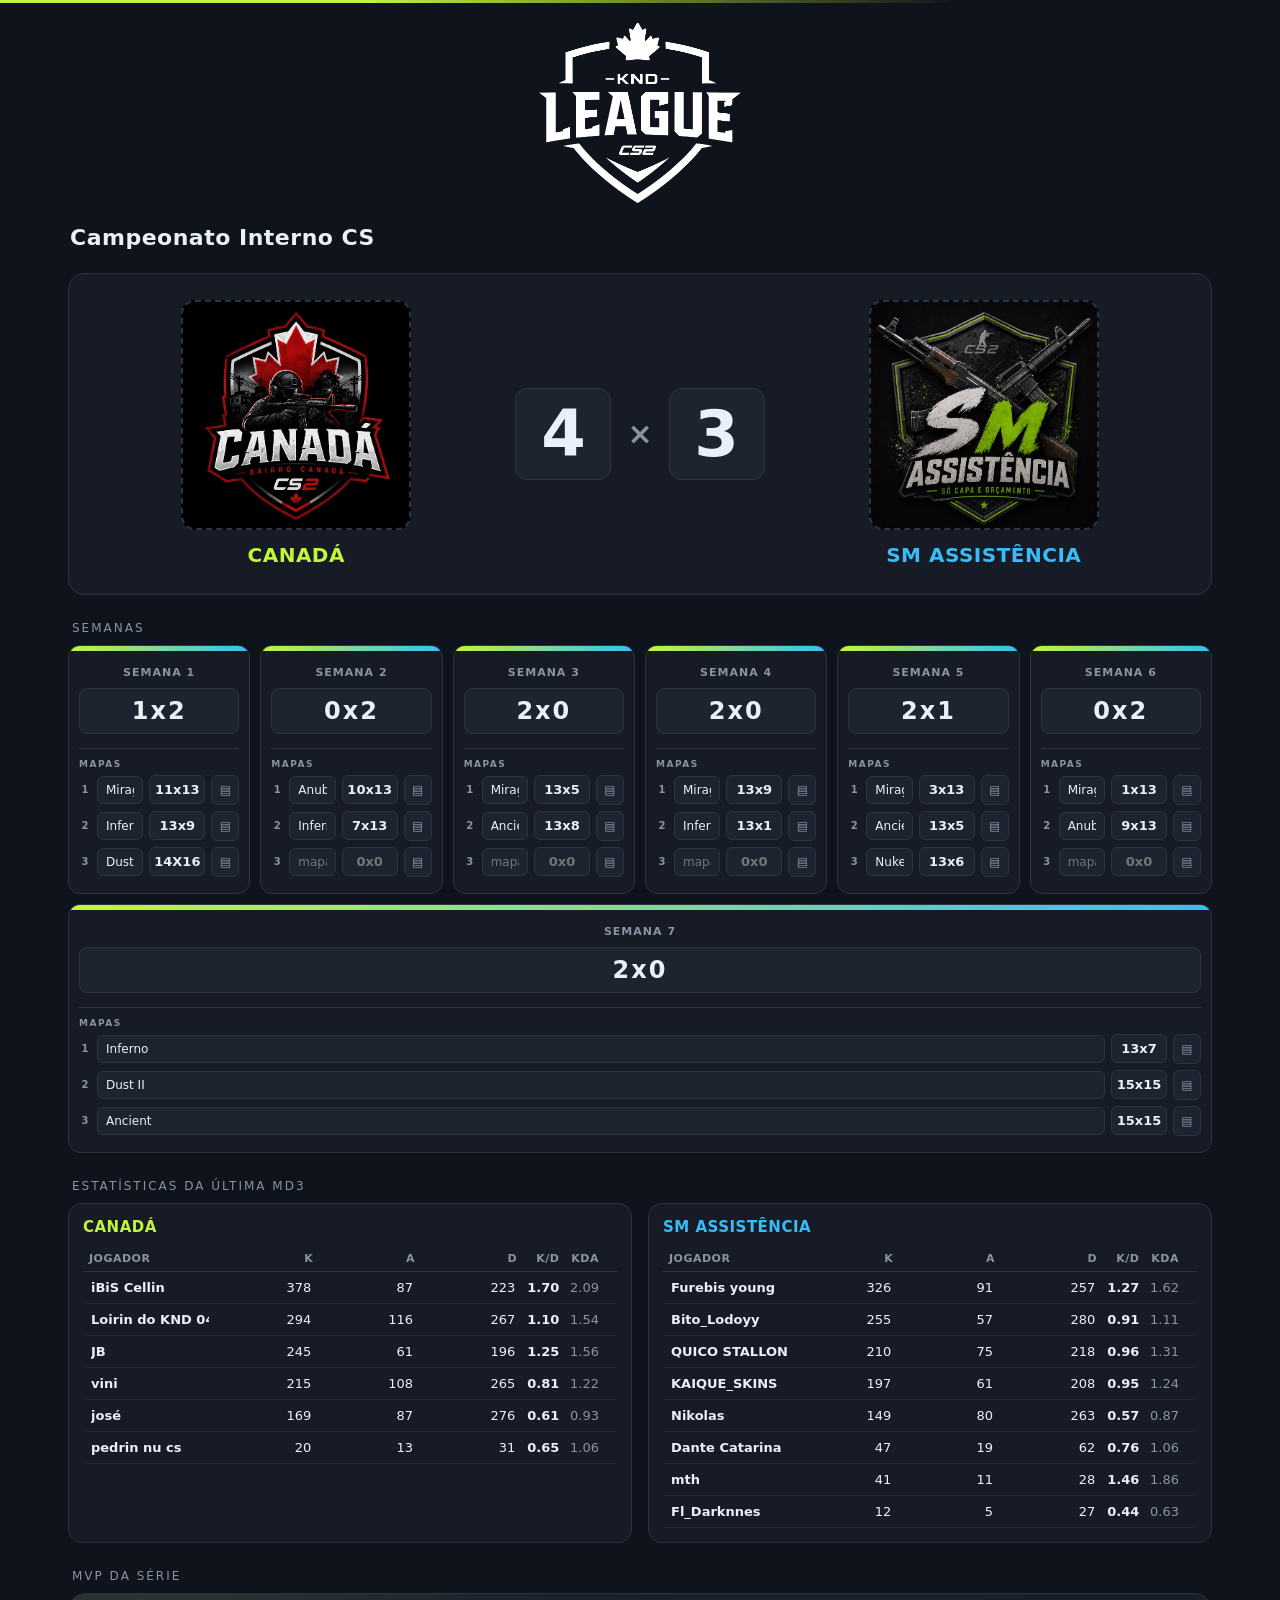
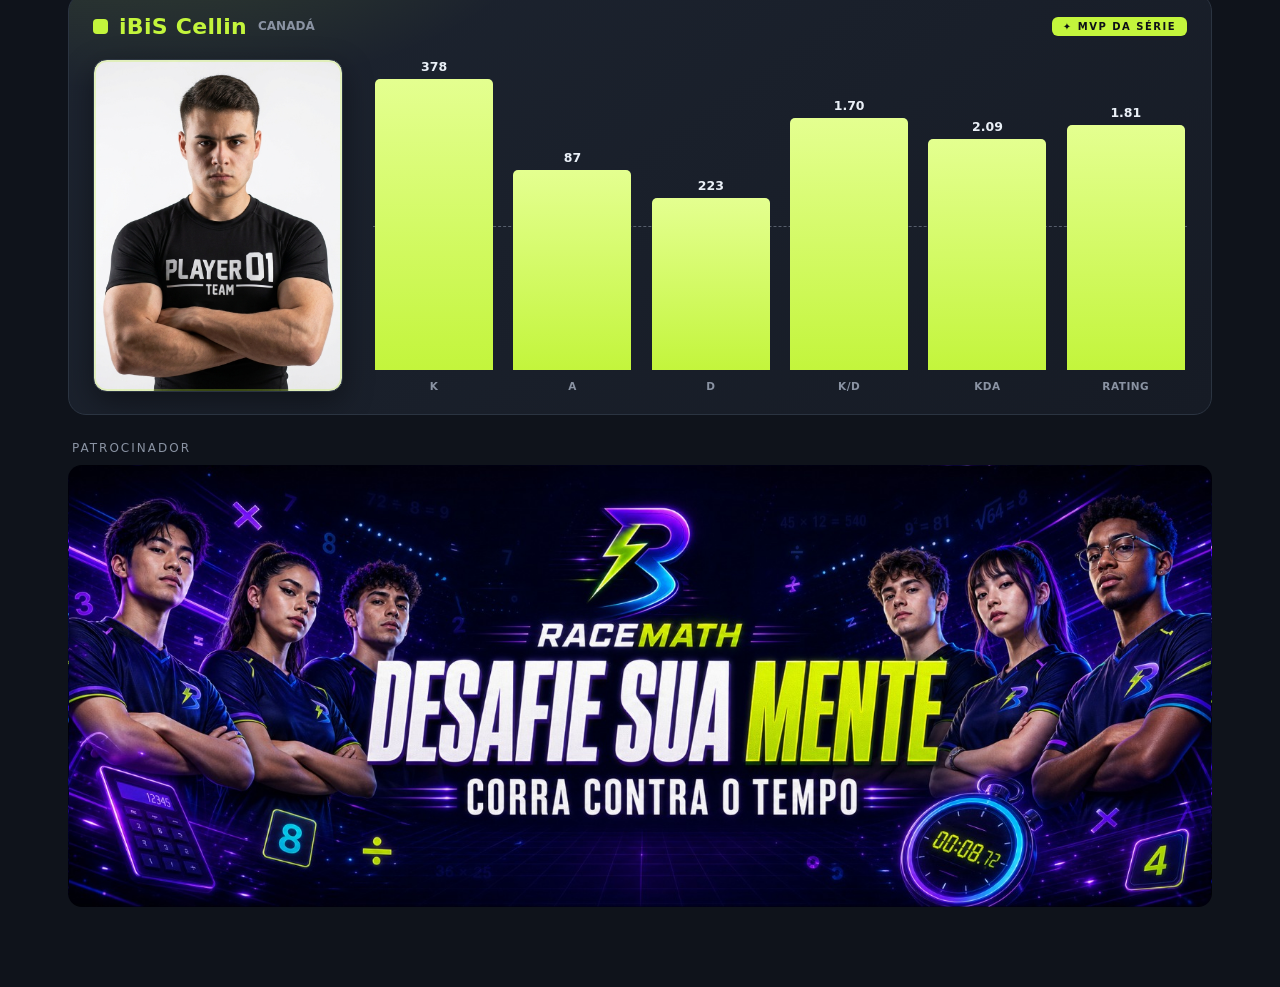
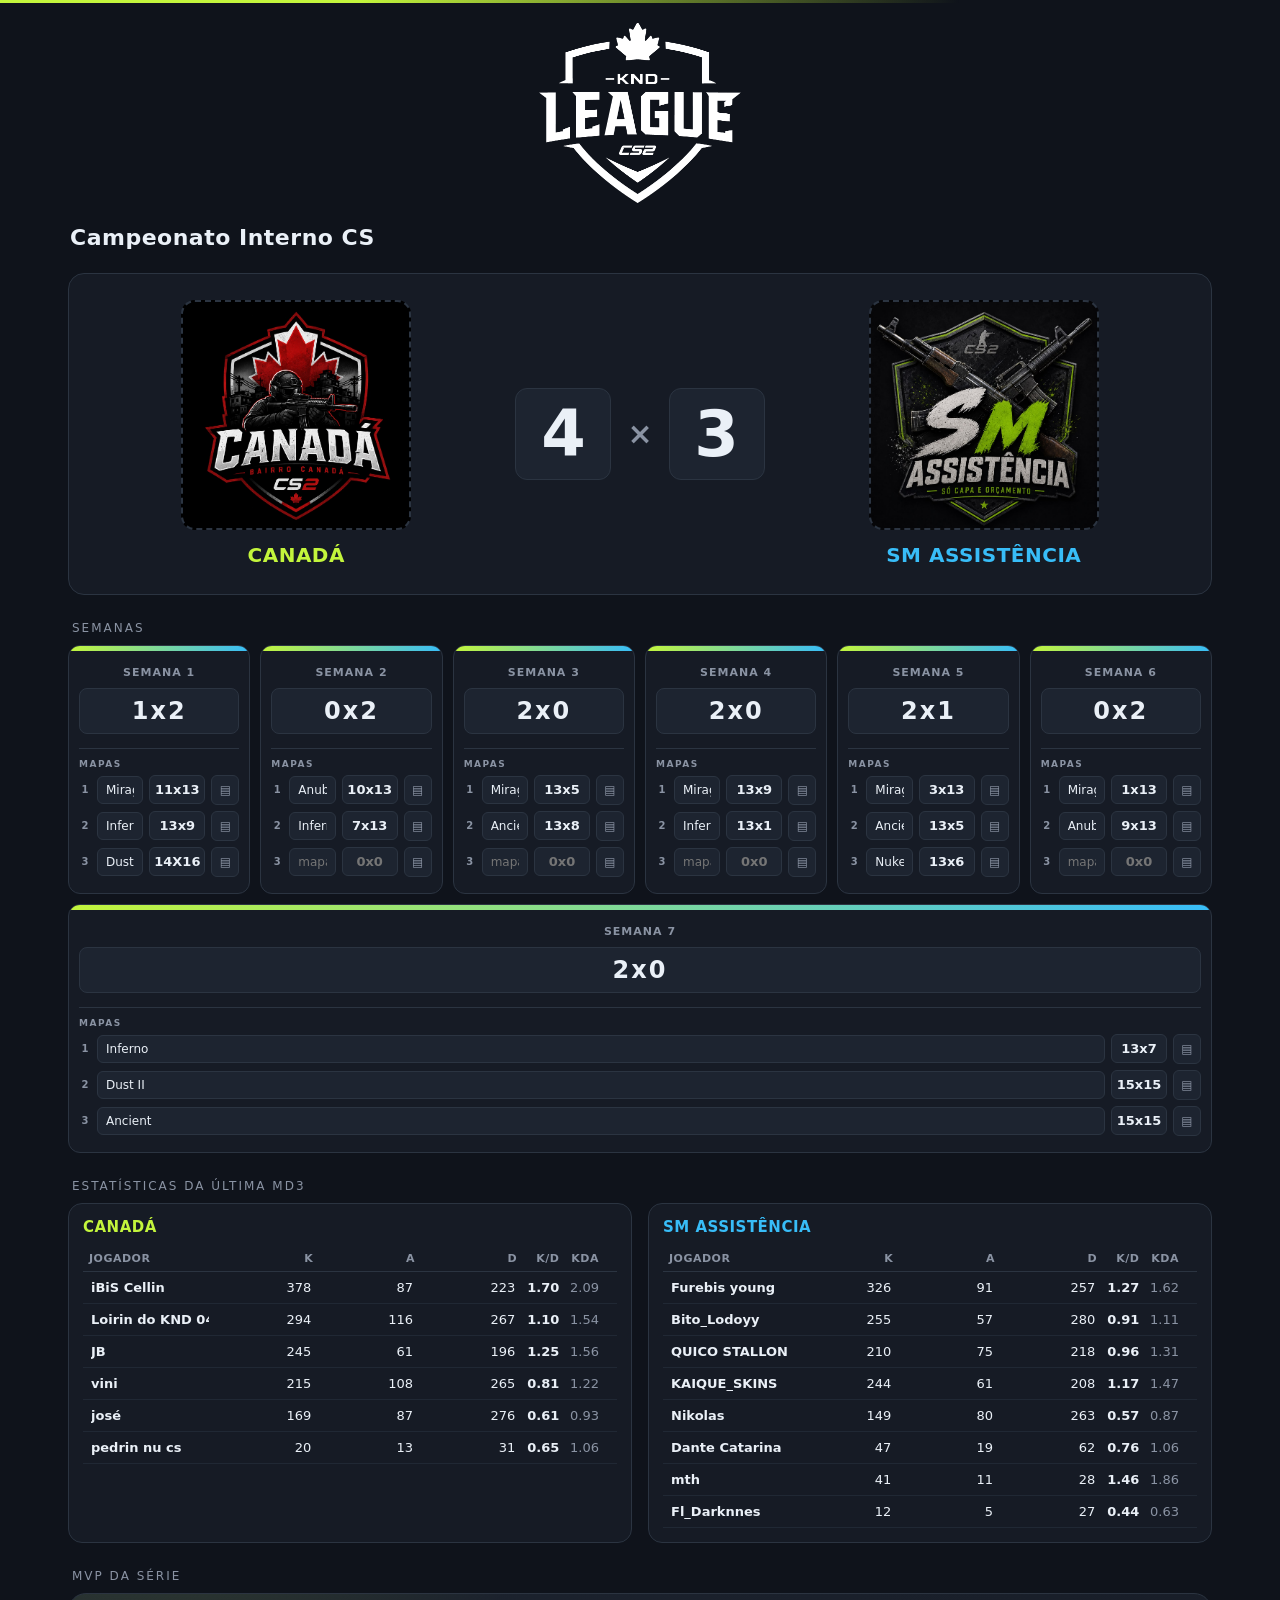
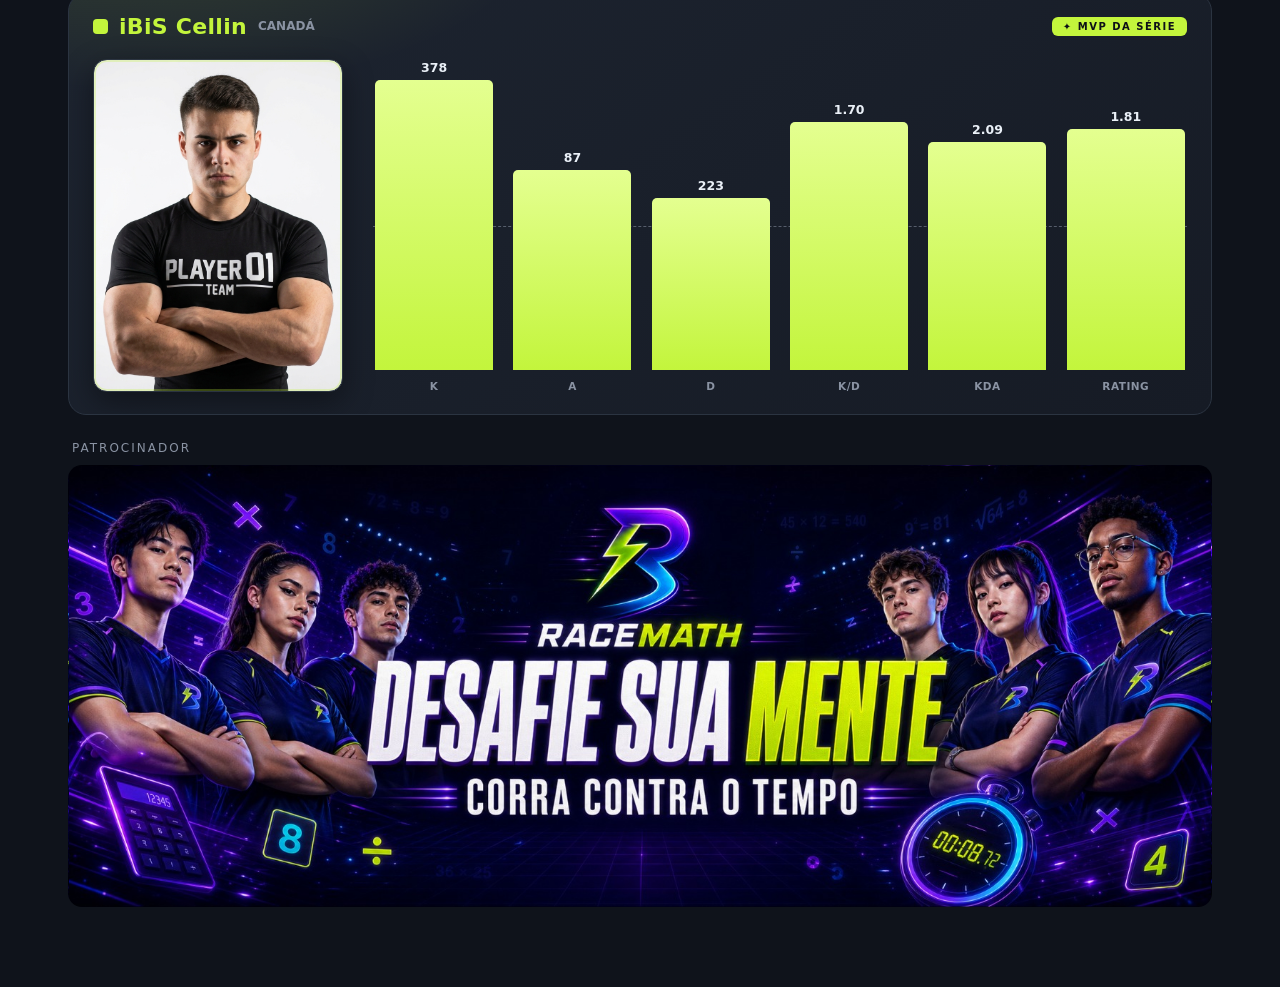
